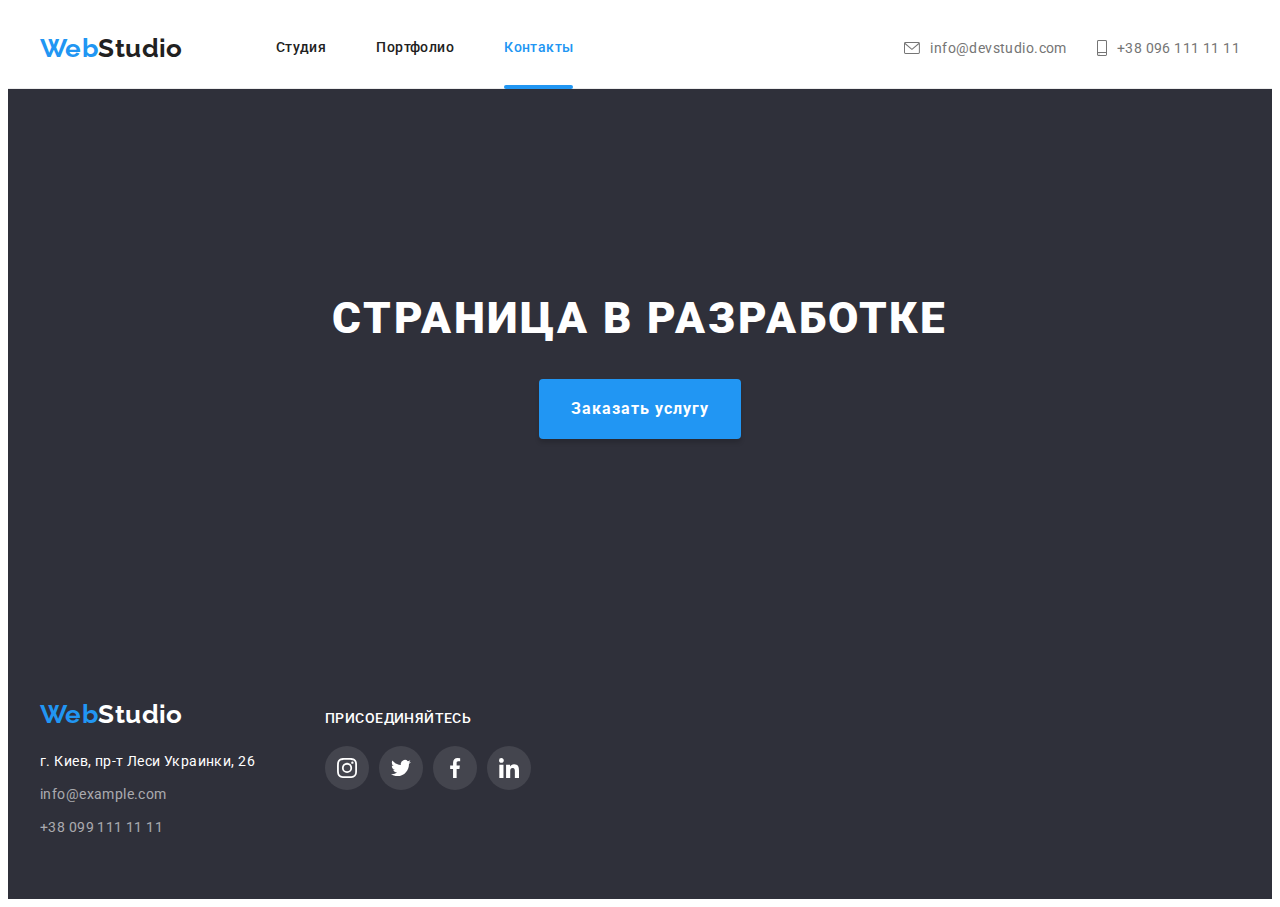
==== contacts.html @ ef7a6de9 "hw-06 first commit" ====
<!DOCTYPE html>
<html lang="ru">
  <head>
    <meta charset="UTF-8" />
    <meta name="viewport" content="width=device-width, initial-scale=1.0" />
    <title>WebStudio</title>
    <link rel="preconnect" href="https://fonts.gstatic.com" />
    <link
      href="https://fonts.googleapis.com/css2?family=Raleway:wght@700&family=Roboto:wght@400;500;700;900&display=swap"
      rel="stylesheet"
    />
    <link
      rel="stylesheet"
      href="https://cdnjs.cloudflare.com/ajax/libs/modern-normalize/1.0.0/modern-normalize.min.css"
      integrity="sha512-ISS7cAi1PEhQ8jnbJpJZMd29NlhNj4AWYyLOSp2CE/CsHxTCu+r+t0D2yoJudVrd0/8fTVPUVDzY5Tvli75u/g=="
      crossorigin="anonymous"
    />
    <link rel="stylesheet" type="text/css" href="./css/common.css" />
    <link rel="stylesheet" type="text/css" href="./css/contacts.css" />
  </head>
  <body>
    <!-- Header -->
    <header class="page-header">
      <div class="container">
        <nav class="header-nav">
          <a class="logo" href="./index.html">
            <span class="logo-accent">Web</span>Studio
          </a>
          <ul class="nav-list">
            <li class="nav-item">
              <a href="./index.html" class="link">Студия</a>
            </li>

            <li class="nav-item">
              <a href="./portfolio.html" class="link">Портфолио</a>
            </li>

            <li class="nav-item">
              <a href="./contacts.html" class="link current">Контакты</a>
            </li>
          </ul>
        </nav>
        <ul class="header-contacts">
          <li class="contacts-item">
            <a href="mailto:info@devstudio.com" class="link mail">
              <svg class="contacts-icon" width="16" height="12">
                <use href="./images/sprite.svg#icon-envelope" />
              </svg>
              info@devstudio.com
            </a>
          </li>

          <li class="contacts-item">
            <a href="tel:+380961111111" class="link tel">
              <svg class="contacts-icon" width="10" height="16">
                <use href="./images/sprite.svg#icon-smartphone" />
              </svg>
              +38 096 111 11 11</a
            >
          </li>
        </ul>
      </div>
    </header>
    <!-- Main -->
    <main>
      <!-- Welcome Section -->
      <section class="welcome">
        <div class="container">
          <h1 class="welcome-title">Страница в разработке</h1>
          <a href="" class="order-btn">Заказать услугу</a>
        </div>
      </section>
    </main>
    <!-- Footer -->
    <footer class="page-footer">
      <div class="container">
        <div class="footer-content">
          <a class="logo logo-footer" href="./index.html">
            <span class="logo-accent">Web</span>Studio
          </a>
          <address class="footer-address">
            г. Киев, пр-т Леси Украинки, 26
            <a href="mailto:info@example.com" class="link mail">
              info@example.com
            </a>
            <a href="tel:+380991111111" class="link tel"> +38 099 111 11 11 </a>
          </address>
        </div>
        <div class="footer-social">
          <h2 class="social-title">Присоединяйтесь</h2>
          <ul class="social">
            <li class="social-item">
              <a href="#" class="social-link">
                <svg class="social-icon" width="20" height="20">
                  <use href="./images/sprite.svg#icon-instagram" />
                </svg>
              </a>
            </li>

            <li class="social-item">
              <a href="#" class="social-link">
                <svg class="social-icon" width="20" height="20">
                  <use href="./images/sprite.svg#icon-twitter" />
                </svg>
              </a>
            </li>

            <li class="social-item">
              <a href="#" class="social-link">
                <svg class="social-icon" width="20" height="20">
                  <use href="./images/sprite.svg#icon-facebook" />
                </svg>
              </a>
            </li>

            <li class="social-item">
              <a href="#" class="social-link">
                <svg class="social-icon" width="20" height="20">
                  <use href="./images/sprite.svg#icon-linkedin" />
                </svg>
              </a>
            </li>
          </ul>
        </div>
      </div>
    </footer>
  </body>
</html>
---- css/common.css ----
ul,
li {
  list-style-type: none;
  padding: 0;
  margin: 0;
}

a {
  text-decoration: none;
  color: inherit;
}

/* Flat H, P parameters */
h1,
h2,
h3,
h4,
h5,
h6,
p {
  font-size: inherit;
  font-weight: 400;
  margin-top: 0;
  margin-bottom: 0;
  margin-block-start: 0;
  margin-block-end: 0;
}

img {
  display: block;
  max-width: 100%;
  height: auto;
}

button {
  padding: 0;
}

/* -----Variables----- */
:root {
  --bg-color-main: #fff;
  --bg-color-secondary: #f5f4fa;
  --bg-color-dark: #2f303a;
  --font-color-main: #212121;
  --font-color-secondary: #757575;
  --font-color-white: #fff;
  --font-color-black: #000;
  --accent-color: #2196f3;
  --accent-color-op09: rgba(33, 149, 243, 0.9);
  --border-color: #ececec;
  --social-link-color: #afb1b8;
  --btn-boxshadow-color: rgba(0, 0, 0, 0.15);
  --team-mate-box-shadow: 0px 1px 3px rgba(0, 0, 0, 0.12),
    0px 1px 1px rgba(0, 0, 0, 0.14), 0px 2px 1px rgba(0, 0, 0, 0.2);
  --card-box-shadow: 0px 1px 1px rgba(0, 0, 0, 0.12),
    0px 4px 4px rgba(0, 0, 0, 0.06), 1px 4px 6px rgba(0, 0, 0, 0.16);
  --transparent-links: rgba(255, 255, 255, 0.6);
  --item-set-gap: 30px;
  --transparent-items: rgba(47, 48, 58, 0.8);
  --backdrop-op02: rgba(0, 0, 0, 0.2);
  --timing-fn: cubic-bezier(0.4, 0, 0.2, 1);
  --transiton-duration-time: 250ms;
}

body {
  font-family: 'Roboto', sans-serif;
  font-style: normal;
  font-weight: 400;
  font-size: 14px;
  letter-spacing: 0.03em;
  color: var(--font-color-main);
  background-color: var(--bg-color-main);
}

/* -----Container----- */
.container {
  max-width: 1200px;
  margin: 0 auto;
  padding: 0 15px;
}

/* -----Logo----- */
.logo {
  font-family: 'Raleway', sans-serif;
  font-style: normal;
  font-weight: 700;
  font-size: 26px;
  line-height: 1.19;
  text-decoration: none;
}

.logo-accent {
  color: var(--accent-color);
}

.logo-footer {
  color: var(--font-color-white);
}

/* -----Visually hidden----- */
.visually-hidden {
  position: absolute;
  width: 1px;
  height: 1px;
  margin: -1px;
  border: 0;
  padding: 0;
  white-space: nowrap;
  clip-path: inset(100%);
  clip: rect(0 0 0 0);
  overflow: hidden;
}

/* -----Header styles----- */
.page-header {
  border-bottom: 1px solid var(--border-color);
}

.page-header .container {
  display: flex;
  justify-content: space-between;
  align-items: center;
}

.header-nav {
  display: flex;
  justify-content: space-between;
  align-items: center;

  font-weight: 500;
  font-size: 14px;
  line-height: 1.14;
}

.nav-list {
  display: flex;
  margin-left: 93px;
}

.nav-item:not(:first-child) {
  margin-left: 50px;
}

.link {
  padding: 32px 0;

  transition-property: color;
  transition-duration: var(--transiton-duration-time);
  transition-timing-function: var(--timing-fn);
}

.header-contacts {
  display: flex;

  color: var(--font-color-secondary);
}

.header-contacts .link {
  display: flex;
  align-items: center;
}

.contacts-item:nth-child(2) {
  margin-left: 30px;
}

.link:hover,
.link:focus {
  color: var(--accent-color);
}

.contacts-icon {
  margin-right: 10px;
  fill: currentColor;
}

.link.current {
  color: var(--accent-color);
  position: relative;
}

.current::after {
  content: '';

  position: absolute;
  top: 78px;
  left: 0;

  display: block;
  width: 100%;
  height: 4px;

  background: var(--accent-color);

  border-radius: 2px;
}

/* -----Social styles----- */
.social {
  margin-top: 16px;
  display: flex;
  justify-content: space-around;
}

.social-item {
  display: flex;
  justify-content: center;

  /* transition: background-color 250ms cubic-bezier(0.4, 0, 0.2, 1); */
}

.social-link {
  width: 44px;
  height: 44px;

  display: flex;
  justify-content: center;
  align-items: center;

  border-radius: 50%;

  background-color: transparent;

  transition-property: background-color;
  transition-duration: var(--transiton-duration-time);
  transition-timing-function: var(--timing-fn);
}

.social-link:hover,
.social-link:focus {
  background-color: var(--accent-color);
}

.social-icon {
  fill: var(--social-link-color);

  transition-property: fill;
  transition-duration: var(--transiton-duration-time);
  transition-timing-function: var(--timing-fn);
}

.social-link:hover .social-icon,
.social-link:focus .social-icon {
  fill: var(--bg-color-main);
}

/* -----Footer styles----- */
.page-footer {
  padding: 60px 0;
  background-color: var(--bg-color-dark);
}

.page-footer .container {
  display: flex;
  align-items: baseline;
}

.footer-address {
  display: flex;
  flex-direction: column;
  margin-top: 20px;

  font-style: normal;
  font-weight: 400;
  font-size: 14px;
  line-height: 1.71;

  color: var(--font-color-white);
}

.footer-address .link {
  margin-top: 9px;
  padding: 0;

  color: var(--transparent-links);
}

.footer-address .link:hover,
.footer-address .link:focus {
  color: var(--accent-color);
}

.footer-social {
  margin-left: 70px;
}

.social-title {
  font-weight: 500;
  line-height: 1.172;
  text-transform: uppercase;

  color: var(--font-color-white);
}

.social {
  margin-top: 20px;
}

footer .social-link {
  margin-right: 10px;
  background-color: rgba(255, 255, 255, 0.1);
}

footer .social-icon {
  fill: var(--bg-color-main);
}

/* -----Backdrop styles----- */
.backdrop {
  position: fixed;
  top: 0;
  left: 0;

  width: 100%;
  height: 100%;

  background-color: var(--backdrop-op02);
  pointer-events: none;

  transition-property: opacity, visibility;
  transition-duration: var(--transiton-duration-time);
  transition-timing-function: var(--timing-fn);
}

.backdrop.is-hidden {
  opacity: 0;

  visibility: hidden;

  transition-property: opacity, visibility;
  transition-duration: var(--transiton-duration-time);
  transition-timing-function: var(--timing-fn);
}

.modal {
  position: absolute;
  top: 50%;
  left: 50%;
  transform: translate(-50%, -50%);

  max-width: 528px;
  max-height: 100vh;
  padding: 40px;

  background-color: var(--bg-color-main);

  box-shadow: 0px 1px 3px rgba(0, 0, 0, 0.12), 0px 1px 1px rgba(0, 0, 0, 0.14),
    0px 2px 1px rgba(0, 0, 0, 0.2);
  border-radius: 4px;

  overflow-y: auto;

  pointer-events: auto;
}

.close-btn {
  position: absolute;
  top: 8px;
  right: 8px;

  width: 30px;
  height: 30px;

  background-color: var(--bg-color-main);

  display: flex;
  justify-content: center;
  align-items: center;

  border: 1px solid rgba(0, 0, 0, 0.1);
  border-radius: 50%;

  cursor: pointer;
}

.close-icon {
  fill: currentColor;

  transition-property: fill;
  transition-duration: var(--transiton-duration-time);
  transition-timing-function: var(--timing-fn);
}
.close-icon:hover {
  fill: var(--accent-color);
}
---- css/contacts.css ----
/* -----Welcome styles----- */
.welcome {
  text-align: center;

  background-color: var(--bg-color-dark);

  padding: 200px 0;
}

.welcome-title {
  font-weight: 900;
  font-size: 44px;
  line-height: 1.36;

  letter-spacing: 0.06em;
  text-transform: uppercase;

  color: var(--font-color-white);
}

.order-btn {
  display: inline-block;
  padding: 15px 32px;
  margin: 30px 0 0;

  font-weight: 700;
  font-size: 16px;
  line-height: 1.87;

  text-align: center;
  letter-spacing: 0.06em;

  color: var(--font-color-white);
  background-color: var(--accent-color);

  box-shadow: 0px 4px 4px var(--btn-boxshadow-color);
  border-radius: 4px;
}
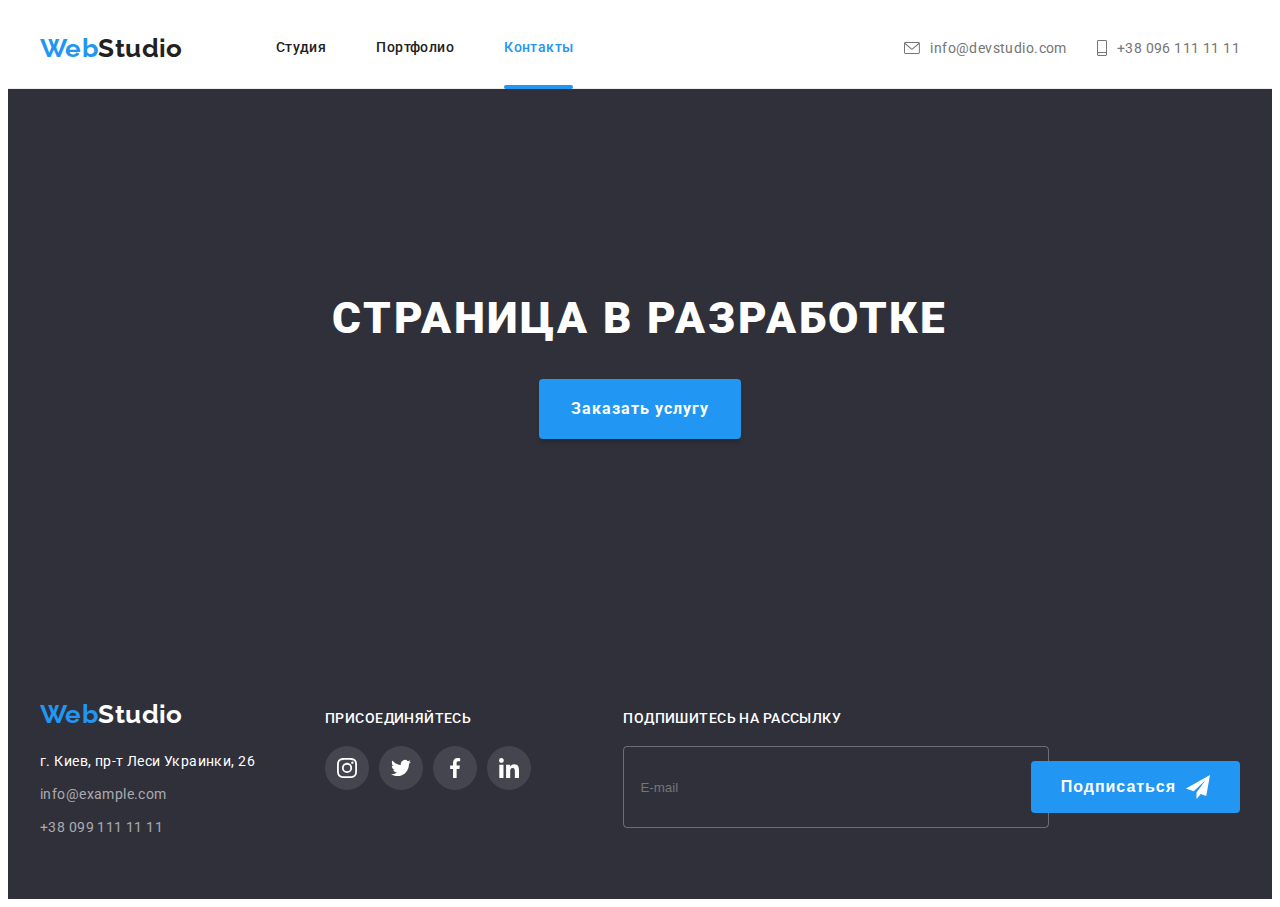
==== commit 4290269b: "hw-06 first submission" ====
--- a/contacts.html
+++ b/contacts.html
@@ -122,6 +122,23 @@
             </li>
           </ul>
         </div>
+        <form class="footer-form">
+          <h2 class="footer-title">Подпишитесь на рассылку</h2>
+
+          <label class="footer-form-label">
+            <input
+              class="form-input"
+              type="email"
+              name="mail"
+              placeholder="E-mail"
+            />
+          </label>
+          <button class="btn subscribe-btn" type="submit">
+            Подписаться<svg class="subscribe-icon" width="24" height="24">
+              <use href="./images/sprite.svg#icon-paper-plane" />
+            </svg>
+          </button>
+        </form>
       </div>
     </footer>
   </body>
--- a/css/common.css
+++ b/css/common.css
@@ -47,9 +47,11 @@
   --font-color-black: #000;
   --accent-color: #2196f3;
   --accent-color-op09: rgba(33, 149, 243, 0.9);
+  --bg-colour-button-hover: #188ce8;
   --border-color: #ececec;
   --social-link-color: #afb1b8;
   --btn-boxshadow-color: rgba(0, 0, 0, 0.15);
+  --placeholder-color: rgba(117, 117, 117, 0.5);
   --team-mate-box-shadow: 0px 1px 3px rgba(0, 0, 0, 0.12),
     0px 1px 1px rgba(0, 0, 0, 0.14), 0px 2px 1px rgba(0, 0, 0, 0.2);
   --card-box-shadow: 0px 1px 1px rgba(0, 0, 0, 0.12),
@@ -111,6 +113,27 @@
   overflow: hidden;
 }
 
+.btn {
+  display: inline-flex;
+  padding-top: 10px;
+  padding-bottom: 10px;
+
+  font-weight: 700;
+  font-size: 16px;
+  line-height: 1.875;
+
+  text-align: center;
+  letter-spacing: 0.06em;
+
+  color: var(--font-color-white);
+  background-color: var(--accent-color);
+
+  border: 1px solid transparent;
+  border-radius: 4px;
+
+  cursor: pointer;
+}
+
 /* -----Header styles----- */
 .page-header {
   border-bottom: 1px solid var(--border-color);
@@ -303,6 +326,52 @@
 
 footer .social-icon {
   fill: var(--bg-color-main);
+}
+
+/* -----Footer form----- */
+
+.footer-form {
+  margin-left: auto;
+}
+
+.footer-title {
+  font-weight: 500;
+  line-height: 1.172;
+  text-transform: uppercase;
+
+  color: var(--font-color-white);
+}
+
+.footer-form-label {
+  display: inline-block;
+  margin-top: 20px;
+}
+
+.footer-form-label .form-input {
+  height: 50px;
+  min-width: 358px;
+
+  padding: 15px 16px;
+
+  background-color: transparent;
+
+  border: 1px solid rgba(255, 255, 255, 0.3);
+  color: var(--placeholder-color);
+}
+
+.subscribe-btn {
+  display: inline-block;
+  align-items: center;
+  margin-left: 12px;
+
+  padding: 10px 29px;
+}
+
+.subscribe-icon {
+  margin-left: 10px;
+  vertical-align: middle;
+
+  fill: var(--font-color-white);
 }
 
 /* -----Backdrop styles----- */
@@ -371,15 +440,205 @@
   border-radius: 50%;
 
   cursor: pointer;
+  outline: none;
 }
 
 .close-icon {
   fill: currentColor;
 
+  transform: rotate(0deg);
+  transition-property: fill, transform;
+  transition-duration: var(--transiton-duration-time);
+  transition-timing-function: var(--timing-fn);
+}
+
+.close-btn:hover .close-icon,
+.close-btn:focus .close-icon {
+  fill: var(--accent-color);
+  transform: rotate(90deg);
+}
+
+/* -----Form styles----- */
+.modal-title {
+  font-weight: 700;
+  font-size: 20px;
+  line-height: 1.15;
+  letter-spacing: 0.03em;
+  text-align: center;
+
+  color: var(--font-color-main);
+}
+
+.modal-form {
+  display: flex;
+  flex-direction: column;
+}
+
+.form-field {
+  margin-top: 10px;
+}
+
+.form-field:first-child {
+  margin-top: 12px;
+}
+
+.form-label {
+  display: inline-block;
+  margin-bottom: 4px;
+
+  font-size: 12px;
+  line-height: 1.167;
+  letter-spacing: 0.01em;
+
+  color: var(--font-color-secondary);
+}
+
+.form-label:last-child {
+  margin-bottom: 0;
+}
+
+.input-wrapper {
+  position: relative;
+}
+
+.form-input {
+  width: 100%;
+  padding: 12px 12px 12px 42px;
+
+  border: 1px solid rgba(33, 33, 33, 0.2);
+  border-radius: 4px;
+
+  transition-property: border-color;
+  transition-duration: var(--transiton-duration-time);
+  transition-timing-function: var(--timing-fn);
+}
+
+.form-input:focus {
+  outline: none;
+  border: 1px solid var(--accent-color);
+}
+
+.form-comment {
+  resize: none;
+  min-height: 120px;
+  width: 100%;
+
+  padding: 12px 16px;
+
+  border: 1px solid rgba(33, 33, 33, 0.2);
+  border-radius: 4px;
+
+  transition-property: border-color;
+  transition-duration: var(--transiton-duration-time);
+  transition-timing-function: var(--timing-fn);
+}
+
+.form-comment::placeholder {
+  font-size: 12px;
+  line-height: 1.166;
+  letter-spacing: 0.01em;
+
+  color: var(--placeholder-color);
+}
+
+.form-comment:focus {
+  outline: none;
+  border: 1px solid var(--accent-color);
+}
+
+.input-icon {
+  position: absolute;
+  top: 50%;
+  left: 12px;
+
+  transform: translateY(-50%);
+
+  width: 20px;
+  height: 20px;
+
+  fill: currentColor;
+
   transition-property: fill;
   transition-duration: var(--transiton-duration-time);
   transition-timing-function: var(--timing-fn);
 }
-.close-icon:hover {
+
+.form-input:focus + .input-icon {
   fill: var(--accent-color);
 }
+
+.form-input.form-comment {
+  height: 120px;
+}
+
+/* -----Checkbox styles----- */
+
+.checkbox-field {
+  margin-top: 20px;
+}
+
+.checkbox-label {
+  display: flex;
+  align-items: center;
+  justify-content: center;
+
+  font-size: 14px;
+  line-height: 1.714;
+  letter-spacing: 0.03em;
+
+  cursor: pointer;
+}
+
+.checkbox-icon {
+  margin-right: 7px;
+
+  width: 16px;
+  height: 15px;
+
+  border: 2px solid var(--font-color-black);
+  border-radius: 2px;
+
+  fill: var(--font-color-white);
+
+  transition-property: fill, background-color, border-color;
+  transition-duration: var(--transiton-duration-time);
+  transition-timing-function: var(--timing-fn);
+}
+
+.checkbox-input:focus + .checkbox-icon {
+  border-color: var(--accent-color);
+}
+
+.checkbox-input:checked + .checkbox-icon {
+  background-color: var(--accent-color);
+  border-color: var(--accent-color);
+
+  border: 0px solid transparent;
+}
+
+.checkbox-link {
+  color: var(--accent-color);
+  text-decoration: underline;
+}
+
+.form-submit {
+  display: flex;
+  justify-content: center;
+}
+
+.form-btn {
+  margin-top: 30px;
+  padding-left: 55px;
+  padding-right: 55px;
+
+  box-shadow: 0px 4px 4px rgba(0, 0, 0, 0.15);
+
+  transition-property: background-color;
+  transition-duration: var(--transiton-duration-time);
+  transition-timing-function: var(--timing-fn);
+}
+
+.form-btn:hover,
+.form-btn:focus {
+  background-color: var(--bg-colour-button-hover);
+}
